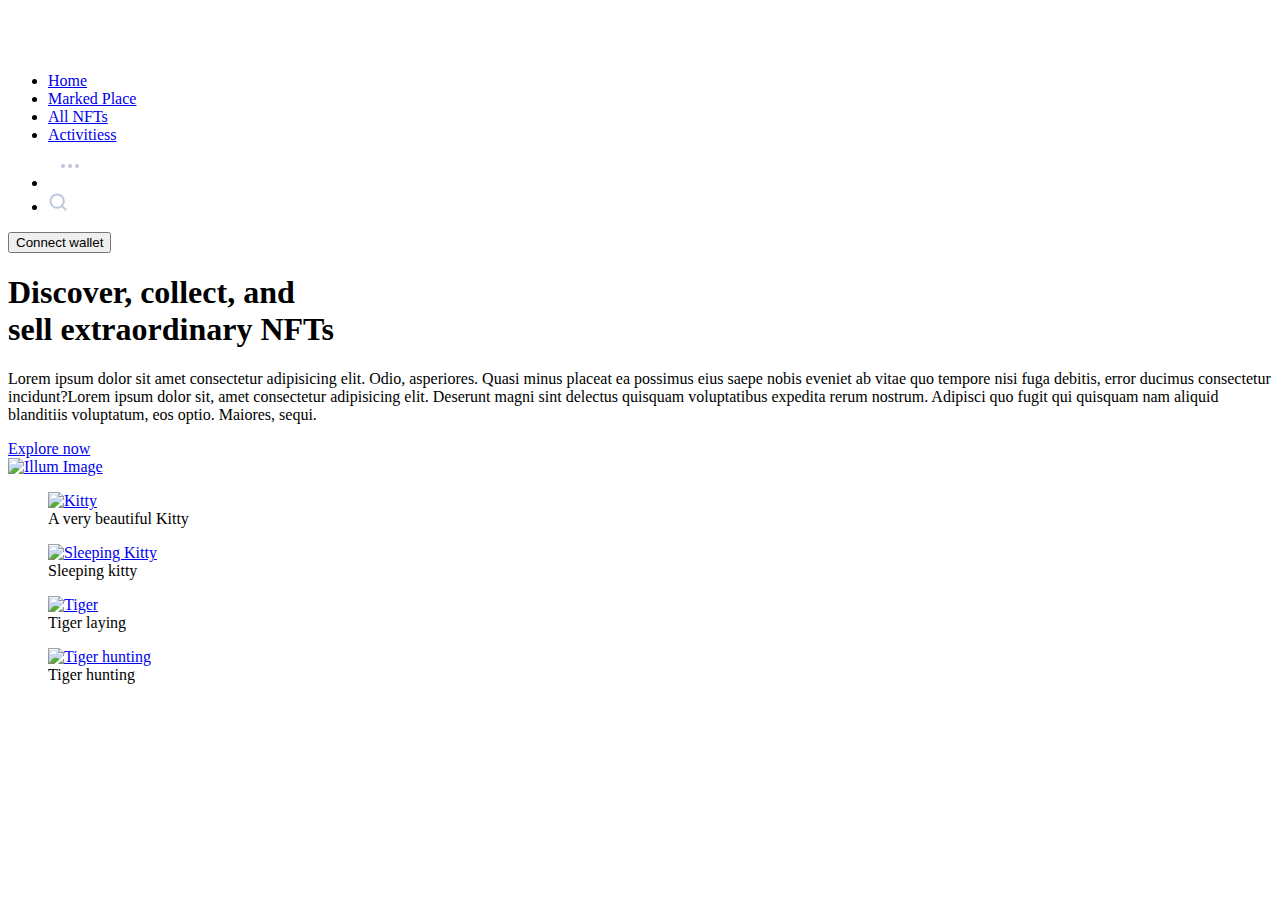
==== gallery.html @ 9d017792 "added gallery page" ====
<!DOCTYPE html>
<html lang="en">
<head>
<title>WebsiteName</title>
<meta charset="UTF-8">
<meta name="viewport" content="width=device-width, initial-scale=1.0">
<meta http-equiv="X-UA-Compatible" content="IE=edge">
<meta name="description" content="website description">
<meta name="keywords" content="keys,words,for,website">
<meta name="author" content="AuthorName">
<link rel="shortcut icon" href="/favicon.ico">
<link rel="stylesheet" href="/styles.css" type="text/css">
</head>
<body>
    <header>
        <div>
        <nav> <!-- MENU NAVIGATION-->
            <a href="/index.html"><img id="logo1" src="/images/icons/Logo.svg" alt="Main Logo" title="Website Logotype"></a>
            <ul>
               <li><a href="/index.html" aria-current="page">Home</a></li>
               <li><a href="#">Marked Place</a></li>
               <li><a href="#">All NFTs</a></li>
               <li><a href="#">Activitiess</a></li>
               <li><a href="#"><img src="/images/icons/Iconbutton.png" alt="dots"></a></li>
               <li><a href="#"><img src="/images/icons/search.svg" alt="Search button"></a></li>
            </ul>
        </nav>
        </div>
        <div>
    <!-- BUTTON CONNECT WALLET-->
        <button type="submit" onclick="alert('Wallet isn&prime;t available right now!')">Connect wallet</button> 
            <h1>Discover, collect, and <br>
            sell extraordinary NFTs</h1>
            <p>
                Lorem ipsum dolor sit amet consectetur adipisicing elit. Odio, asperiores. Quasi minus placeat ea possimus eius saepe nobis eveniet ab vitae quo tempore nisi fuga debitis, error ducimus consectetur incidunt?Lorem ipsum dolor sit, amet consectetur adipisicing elit. Deserunt magni sint delectus quisquam voluptatibus expedita rerum nostrum. Adipisci quo fugit qui quisquam nam aliquid blanditiis voluptatum, eos optio. Maiores, sequi.
            </p>
            <a href="#">Explore now</a>
        </div>
        <div>
            <a href="#"><img src="/images/icons/Illuimg.svg" alt="Illum Image" title="Illum Image"></a>
        </div>
    </header>
    <!-- MAIN INFORMATION OF GALLERY FIRST SECTION-->
    <main>
        <section>
            <!-- 1ST IMAGE SLOT-->
            <article>
                <figure>
                <a href="#"><img src="./images/gallery_img/img_1.jpg" alt="Kitty" width="400"></a>
                <figcaption>A very beautiful Kitty</figcaption>
            </figure>
            </article>
            <!-- 2ND IMAGE SLOT-->
            <article>
                <figure>
                <a href="#"><img src="./images/gallery_img/img_2.jpg" alt="Sleeping Kitty" width="400"></a>
                <figcaption>Sleeping kitty</figcaption>
            </figure>
            </article>
            <!-- 3RD IMAGE SLOT-->
            <article>
                <figure>
                <a href="#"><img src="./images/gallery_img/img_3.jpg" alt="Tiger" width="400"></a>
                <figcaption>Tiger laying</figcaption>
            </figure>
            </article>
            <!-- 4TH IMAGE SLOT-->
            <article>
                <figure>
                <a href="#"><img src="./images/gallery_img/img_4.jpg" alt="Tiger hunting" width="400"></a>
                <figcaption>Tiger hunting</figcaption>
            </figure>
            </article>
        </section>
    </main>
</body>
</html>
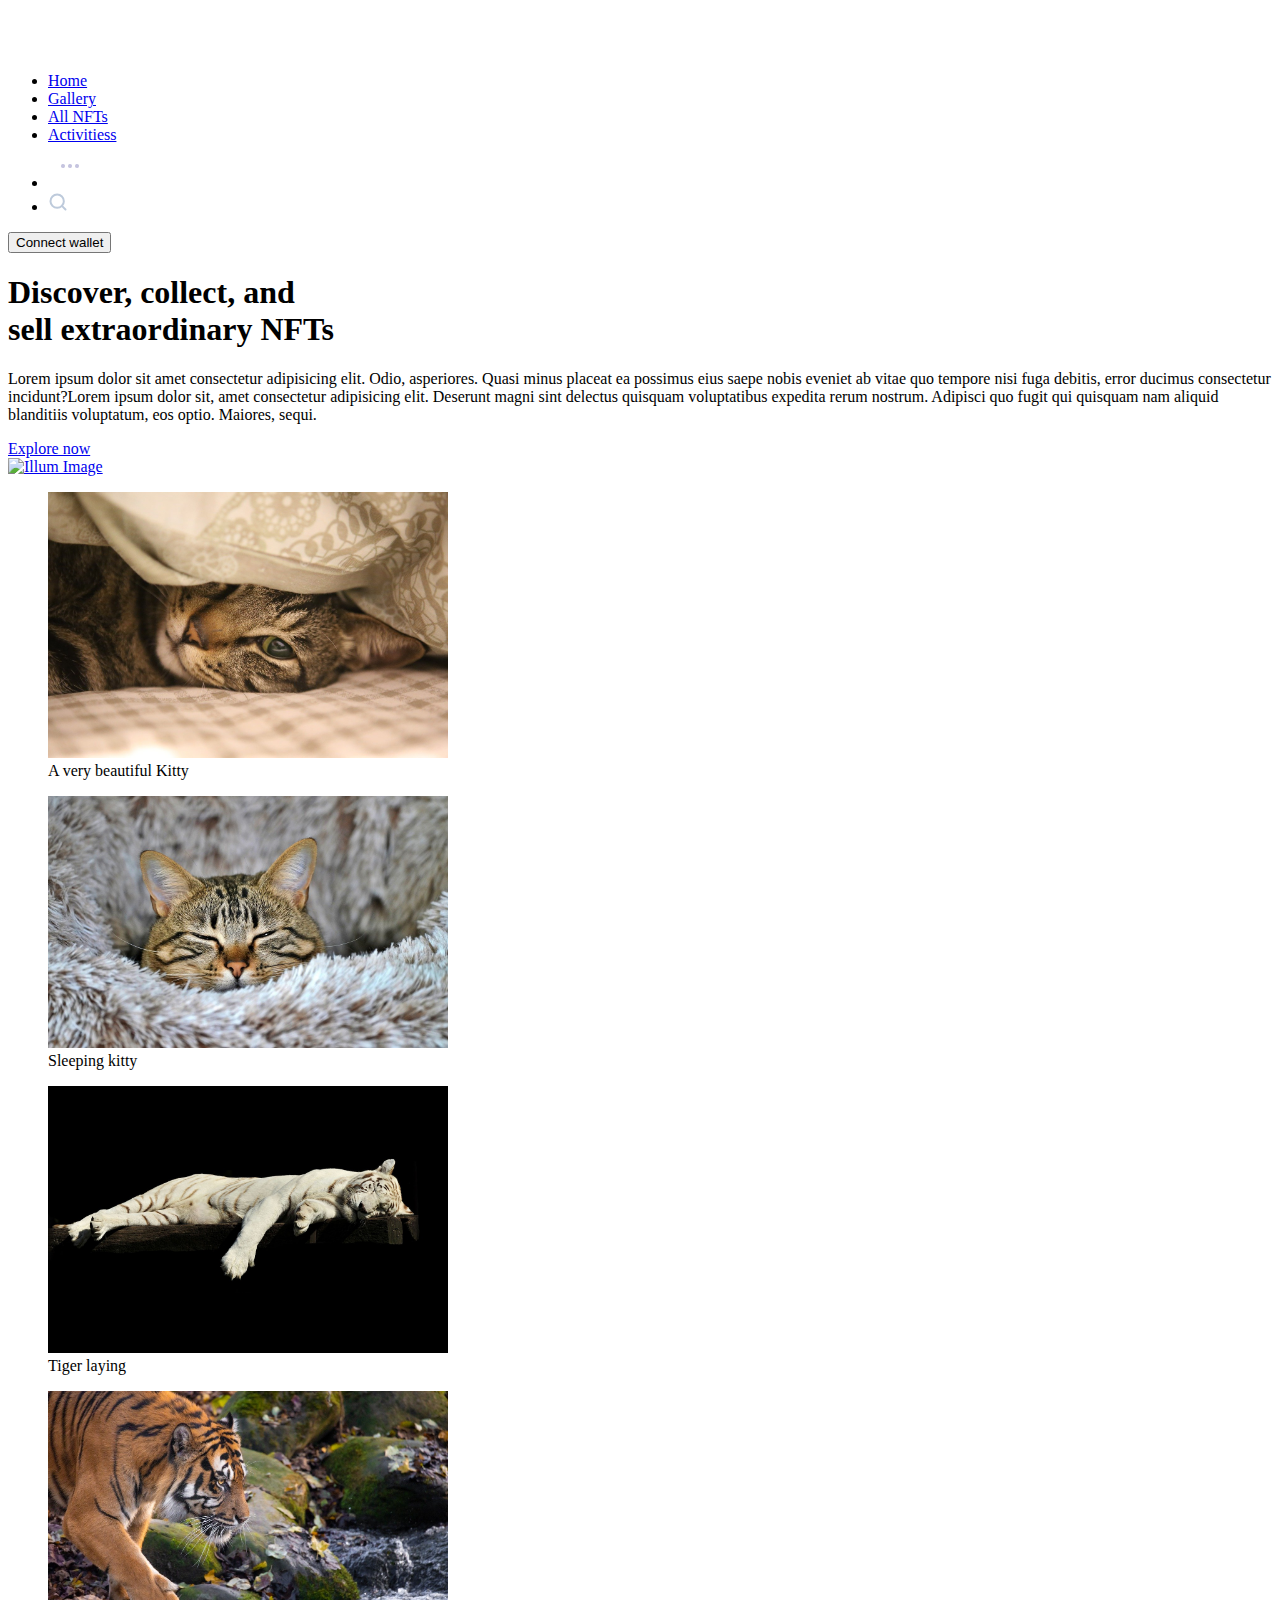
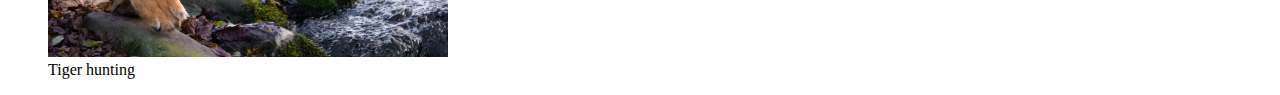
==== commit d0219c07: "added to gallery.html link to main page home" ====
--- a/gallery.html
+++ b/gallery.html
@@ -18,7 +18,7 @@
             <a href="/index.html"><img id="logo1" src="/images/icons/Logo.svg" alt="Main Logo" title="Website Logotype"></a>
             <ul>
                <li><a href="/index.html" aria-current="page">Home</a></li>
-               <li><a href="#">Marked Place</a></li>
+               <li><a href="/gallery.html">Gallery</a></li>
                <li><a href="#">All NFTs</a></li>
                <li><a href="#">Activitiess</a></li>
                <li><a href="#"><img src="/images/icons/Iconbutton.png" alt="dots"></a></li>
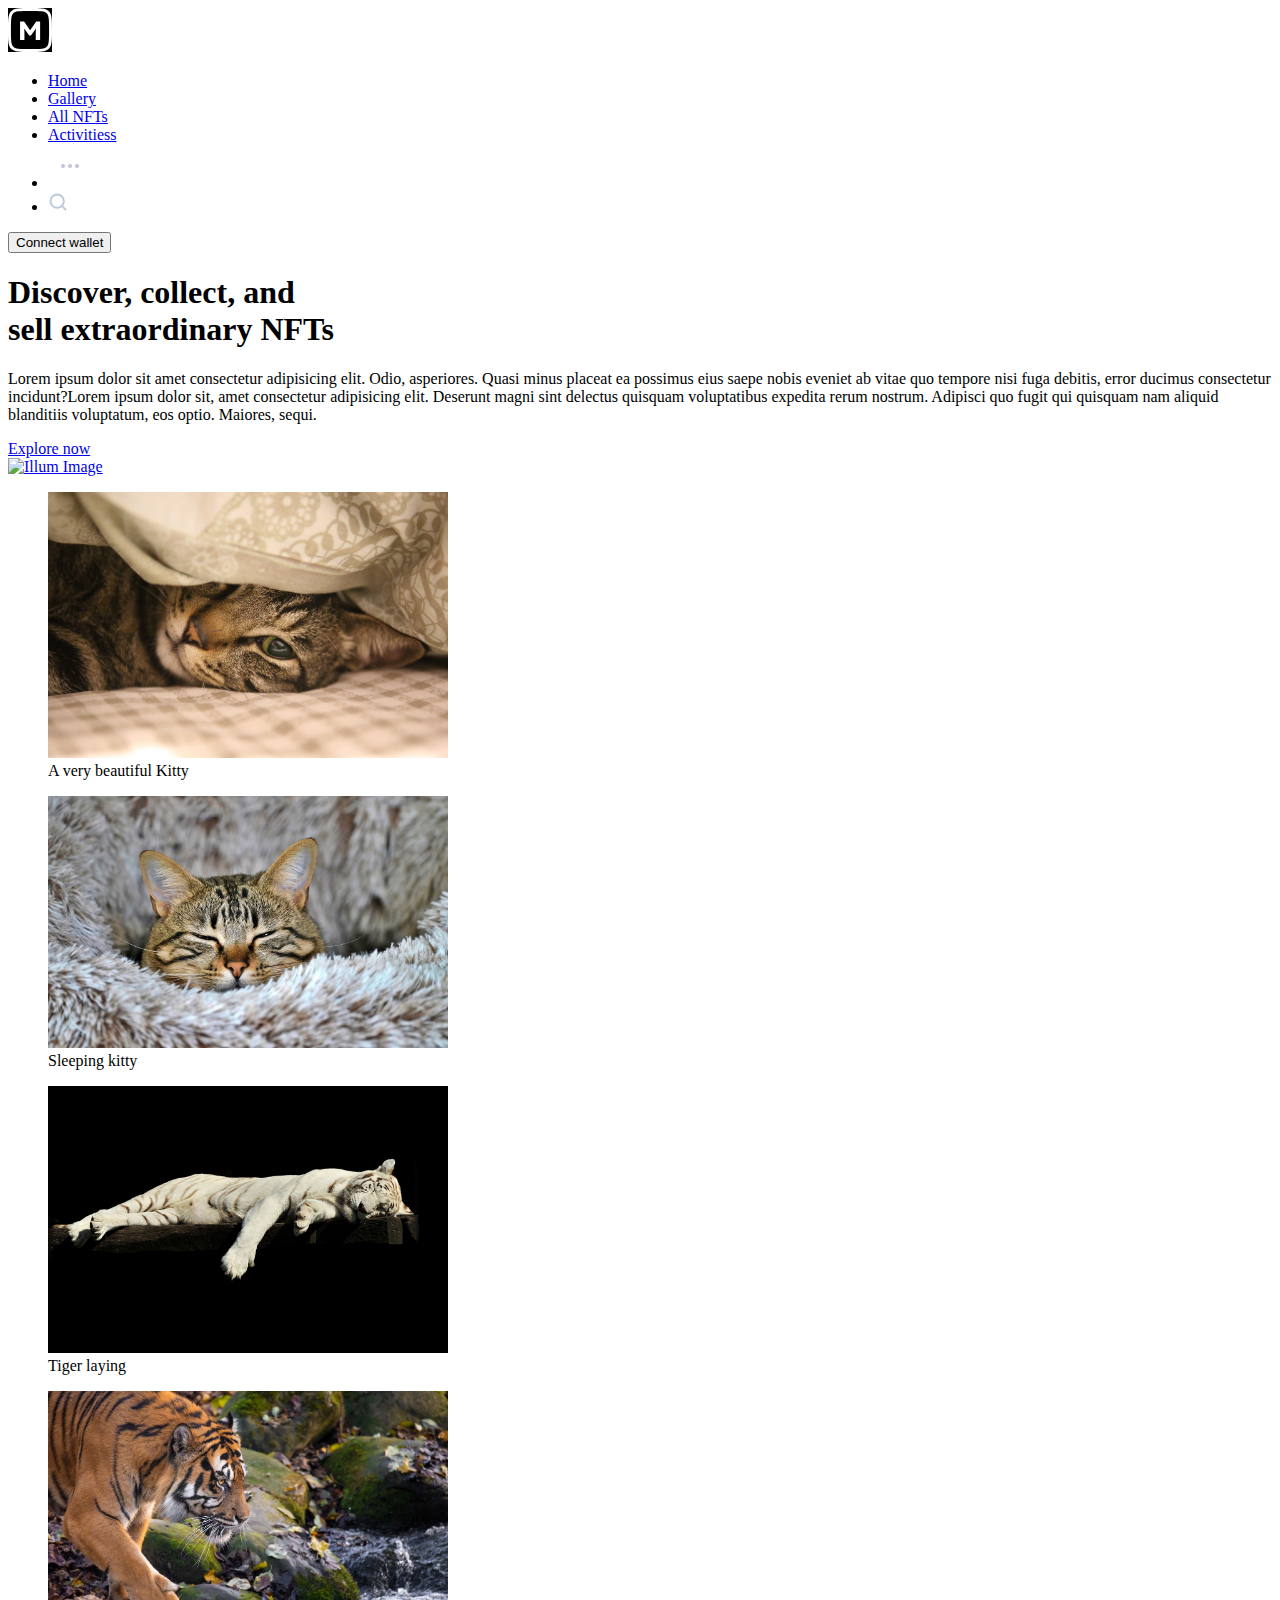
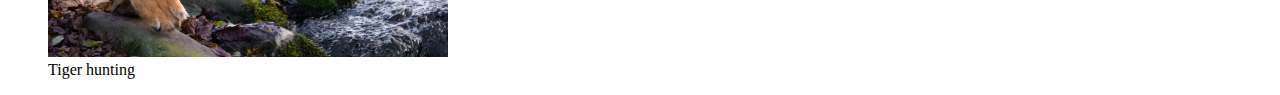
==== commit d3ce77ef: "added logo on galery page" ====
--- a/gallery.html
+++ b/gallery.html
@@ -6,11 +6,18 @@
 <meta name="viewport" content="width=device-width, initial-scale=1.0">
 <meta http-equiv="X-UA-Compatible" content="IE=edge">
 <meta name="description" content="website description">
+
 <meta name="keywords" content="keys,words,for,website">
 <meta name="author" content="AuthorName">
 <link rel="shortcut icon" href="/favicon.ico">
 <link rel="stylesheet" href="/styles.css" type="text/css">
+    <style>
+        #logo1 {
+            background-color: black;
+        }
+    </style>
 </head>
+
 <body>
     <header>
         <div>
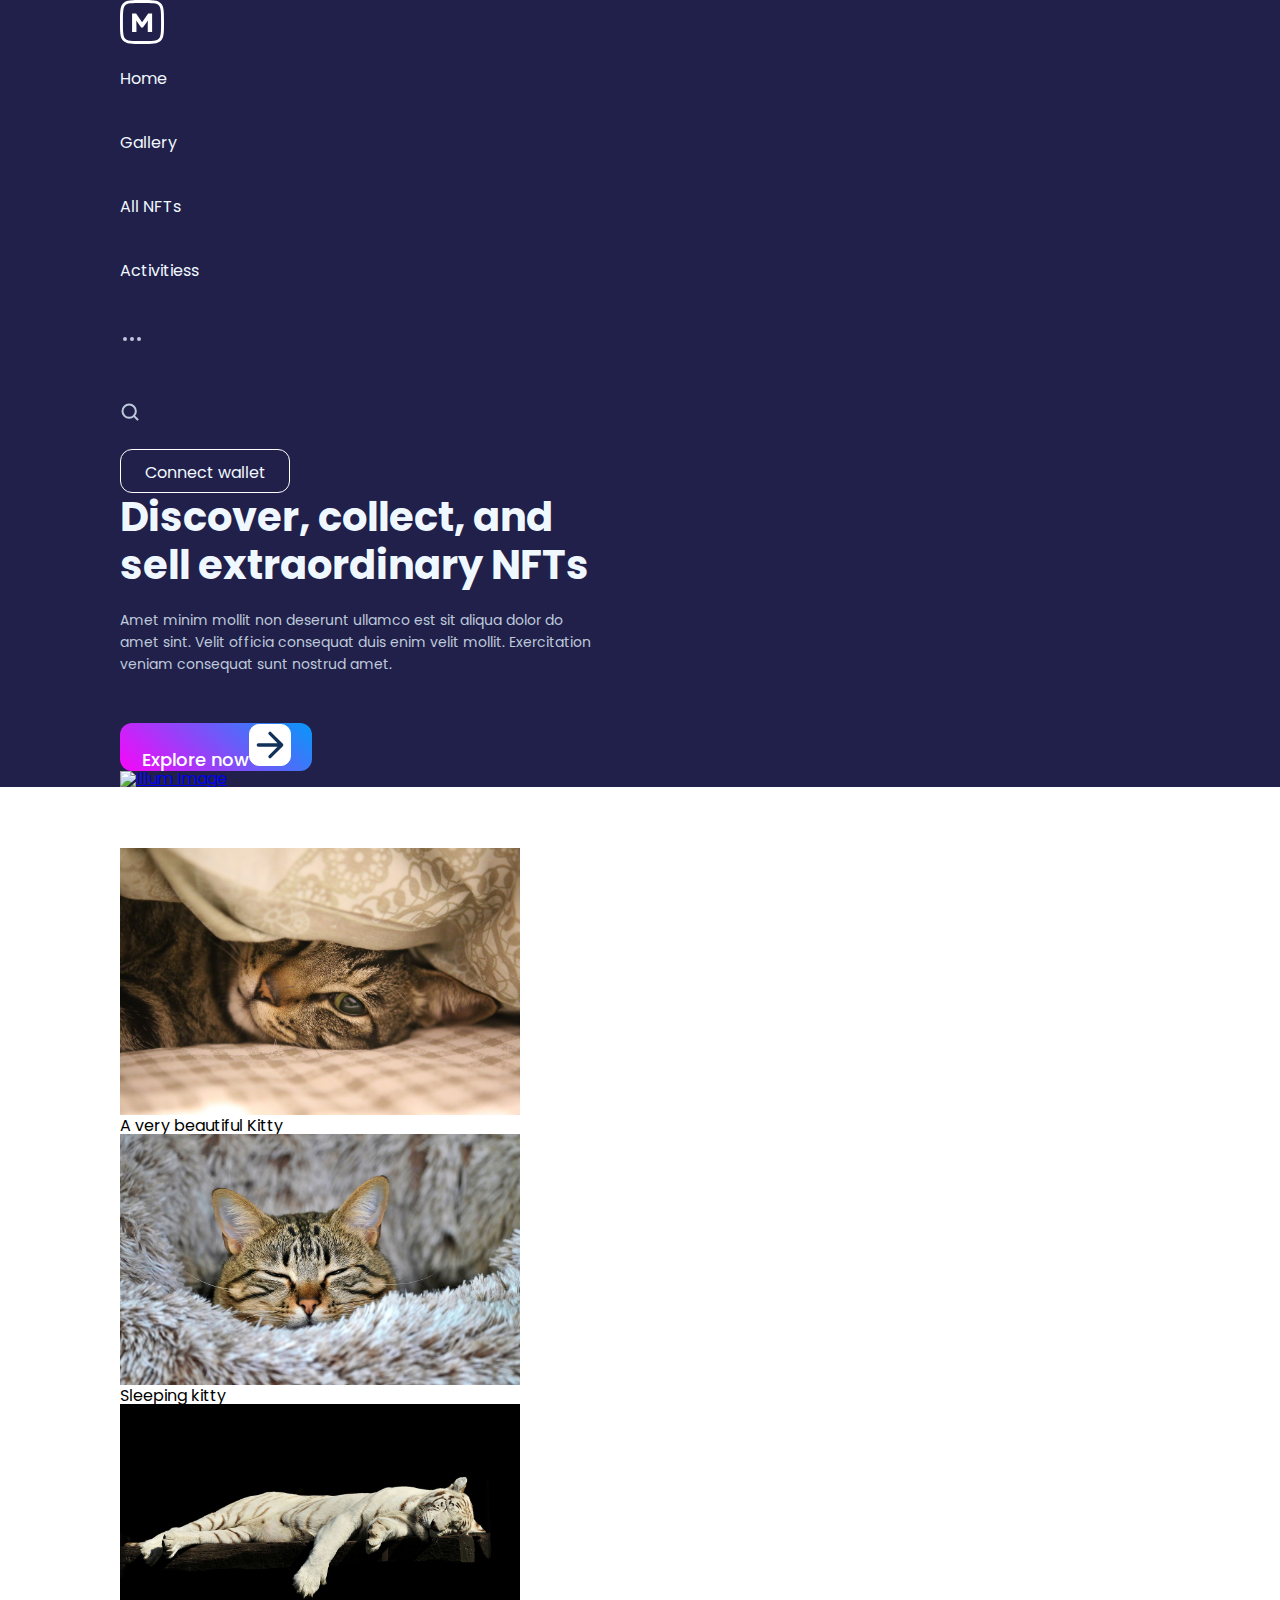
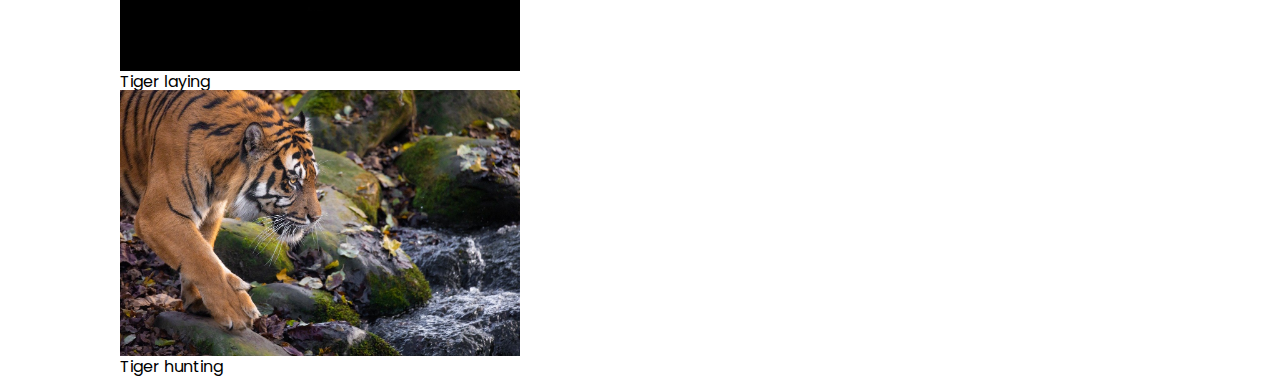
==== commit 657bf996: "added header info, placed new elements and changed the elements position inside header" ====
--- a/gallery.html
+++ b/gallery.html
@@ -1,51 +1,57 @@
 <!DOCTYPE html>
 <html lang="en">
 <head>
-<title>WebsiteName</title>
+<title>NFT - Gallery</title>
 <meta charset="UTF-8">
+<link rel="stylesheet" href="/css/reset.css" type="text/css">
+<link rel="stylesheet" href="/css/style.css" type="text/css">
+
+<link rel="preconnect" href="https://fonts.googleapis.com">
+<link rel="preconnect" href="https://fonts.gstatic.com" crossorigin>
+<link href="https://fonts.googleapis.com/css2?family=Poppins:ital,wght@0,100;0,200;0,300;0,400;0,500;0,600;0,700;0,800;0,900;1,100;1,200;1,300;1,400;1,500;1,600;1,700;1,800;1,900&display=swap" rel="stylesheet">
 <meta name="viewport" content="width=device-width, initial-scale=1.0">
+
 <meta http-equiv="X-UA-Compatible" content="IE=edge">
 <meta name="description" content="website description">
-
 <meta name="keywords" content="keys,words,for,website">
 <meta name="author" content="AuthorName">
 <link rel="shortcut icon" href="/favicon.ico">
-<link rel="stylesheet" href="/styles.css" type="text/css">
     <style>
         #logo1 {
-            background-color: black;
+            background-color: transparent;
         }
     </style>
 </head>
-
 <body>
+<!-- HEAD INFORMATION-->
     <header>
-        <div>
+        <div class="head_container">
         <nav> <!-- MENU NAVIGATION-->
             <a href="/index.html"><img id="logo1" src="/images/icons/Logo.svg" alt="Main Logo" title="Website Logotype"></a>
             <ul>
                <li><a href="/index.html" aria-current="page">Home</a></li>
-               <li><a href="/gallery.html">Gallery</a></li>
+               <li><a href="/gallery.html" target="_blank">Gallery</a></li>
                <li><a href="#">All NFTs</a></li>
                <li><a href="#">Activitiess</a></li>
-               <li><a href="#"><img src="/images/icons/Iconbutton.png" alt="dots"></a></li>
+               <li><a href="#"><img src="/images/icons/dots.svg" alt="dots"></a></li>
                <li><a href="#"><img src="/images/icons/search.svg" alt="Search button"></a></li>
             </ul>
+               <!-- BUTTON CONNECT WALLET-->
+        <button type="submit" id="wallet">Connect wallet</button> 
         </nav>
-        </div>
-        <div>
-    <!-- BUTTON CONNECT WALLET-->
-        <button type="submit" onclick="alert('Wallet isn&prime;t available right now!')">Connect wallet</button> 
+    <!-- END OF NAVIGATION -->
+        <div class="header_leftcol"><!-- HEADER INFO LEFT COLUMN-->
             <h1>Discover, collect, and <br>
             sell extraordinary NFTs</h1>
             <p>
-                Lorem ipsum dolor sit amet consectetur adipisicing elit. Odio, asperiores. Quasi minus placeat ea possimus eius saepe nobis eveniet ab vitae quo tempore nisi fuga debitis, error ducimus consectetur incidunt?Lorem ipsum dolor sit, amet consectetur adipisicing elit. Deserunt magni sint delectus quisquam voluptatibus expedita rerum nostrum. Adipisci quo fugit qui quisquam nam aliquid blanditiis voluptatum, eos optio. Maiores, sequi.
+                Amet minim mollit non deserunt ullamco est sit aliqua dolor do<br> amet sint. Velit officia consequat duis enim velit mollit. Exercitation<br> veniam consequat sunt nostrud amet.
             </p>
-            <a href="#">Explore now</a>
+            <button type="button" id="explore">Explore now<img src="/images/icons/arrow-right.svg"></button>
         </div>
-        <div>
+        <div class="header_rightcol">
             <a href="#"><img src="/images/icons/Illuimg.svg" alt="Illum Image" title="Illum Image"></a>
         </div>
+    </div>
     </header>
     <!-- MAIN INFORMATION OF GALLERY FIRST SECTION-->
     <main>
--- a/css/style.css
+++ b/css/style.css
@@ -0,0 +1,164 @@
+
+/*  THIS IS HEADER INFORMATION CONTAINER */
+* {
+    font-family: "Poppins", sans-serif;
+}
+
+body {
+    width: 1440px ;
+}
+main {
+    width: 1200px;
+    margin: auto;
+}
+footer {
+    font-family: "Poppins", sans-serif;
+    width: 1200px;
+    margin: auto;
+}
+header {
+    background: #21204A; 
+    font-family: "Poppins", sans-serif;
+    margin-bottom: 61px;
+}
+.head_container {
+    width: 1200px;
+    margin: auto;
+}
+
+header h1 {
+    font-family: "Poppins", sans-serif;
+    font-weight: 700;
+    font-style: normal;
+    font-size: 40px;
+    line-height: 48px;
+    color: aliceblue;
+}
+
+header p {
+    font-family: "Poppins", sans-serif;
+    font-weight: 400;
+    font-size: 14px;
+    line-height: 22px;
+    color: #BDCADB;
+    margin-top: 20px;
+}
+header nav a {
+    color: aliceblue;
+    text-decoration: none;
+
+}
+header nav li {
+    padding: 24px 0px 24px  0px;
+}
+
+header nav a:hover {
+    color: rgba(255, 255, 255, 0.681);
+}
+header #wallet {
+    width: 170px;
+    height: 44px;
+    border-radius: 12px;
+    padding: 10px, 24px, 10px, 24px;
+    background: transparent;
+    color: aliceblue;
+    border: 1px solid white;
+}
+
+header #explore {
+    width: 192px;
+    height: 48px;
+    border-radius: 12px;
+    background: rgb(249,6,249);
+    background: linear-gradient(42deg, rgba(249,6,249,1) 0%, rgba(6,152,249,1) 100%);
+    
+    color: aliceblue;
+    border: 0px transparent;
+
+    font-family: "Poppins", sans-serif;
+    font-weight: 500;
+    font-size: 18px;
+    line-height: 24px;
+    color: #FFFFFF;
+    cursor: pointer;
+    margin-top: 48px;
+}
+
+/* Basic button styles */
+#explore {
+    font-size: 16px;
+    color: white;
+    border: none;
+    border-radius: 5px;
+    cursor: pointer;
+    transition: background-color 0.3s, transform 0.1s;
+}
+#explore img {
+    border: 1px solid white;
+    border-radius: 10px;
+    background: white;
+}
+.header_leftcol button img{
+    width: 40px;
+}
+
+/* Hover state */
+
+
+/* Active state (when button is pressed) */
+#explore:active {
+    transform: scale(0.95);
+    background: rgba(249, 6, 249, 0.719);
+    background: linear-gradient(42deg, rgba(249, 6, 249, 0.775) 0%, rgba(6, 152, 249, 0.752) 100%);
+}
+
+/* Focus state (when button is focused, e.g., via keyboard) */
+#explore:focus {
+    outline: none; /* Remove default outline */ 
+}
+/*  THIS IS THE END OF HEADER INFORMATION CONTAINER */
+
+/* Basic button styles */
+#wallet {
+    padding: 10px 20px;
+    font-size: 16px;
+    color: white;
+    border: none;
+    border-radius: 5px;
+    cursor: pointer;
+    transition: background-color 0.3s, transform 0.1s;
+}
+
+/* Hover state */
+
+
+/* Active state (when button is pressed) */
+#wallet:active {
+    transform: scale(0.95);
+    border: solid 1px rgba(249, 6, 249, 0.719);
+    /* background: rgba(249, 6, 249, 0.719);
+    background: linear-gradient(42deg, rgba(249, 6, 249, 0.775) 0%, rgba(6, 152, 249, 0.752) 100%); */
+}
+
+/* Focus state (when button is focused, e.g., via keyboard) */
+#wallet:focus {
+    outline: none; /* Remove default outline */ 
+}
+/*  THIS IS THE END OF HEADER INFORMATION CONTAINER */ /*------------------------------------------------------------------*/
+
+/* THIS IS THE START OF MAIN CONTAINER INFORMATION */
+
+.section1_info h2 {
+    gap: 10px;
+    font-family: "Poppins", sans-serif;
+
+
+    font-weight: 600;
+    font-style: normal;
+    font-size: 32px;
+    line-height: 48px;
+    background: linear-gradient(90deg, #12C2E9 0%, #c471ed 50%, #f64f59 100%);
+    -webkit-background-clip: text;
+    -webkit-text-fill-color: transparent;
+
+}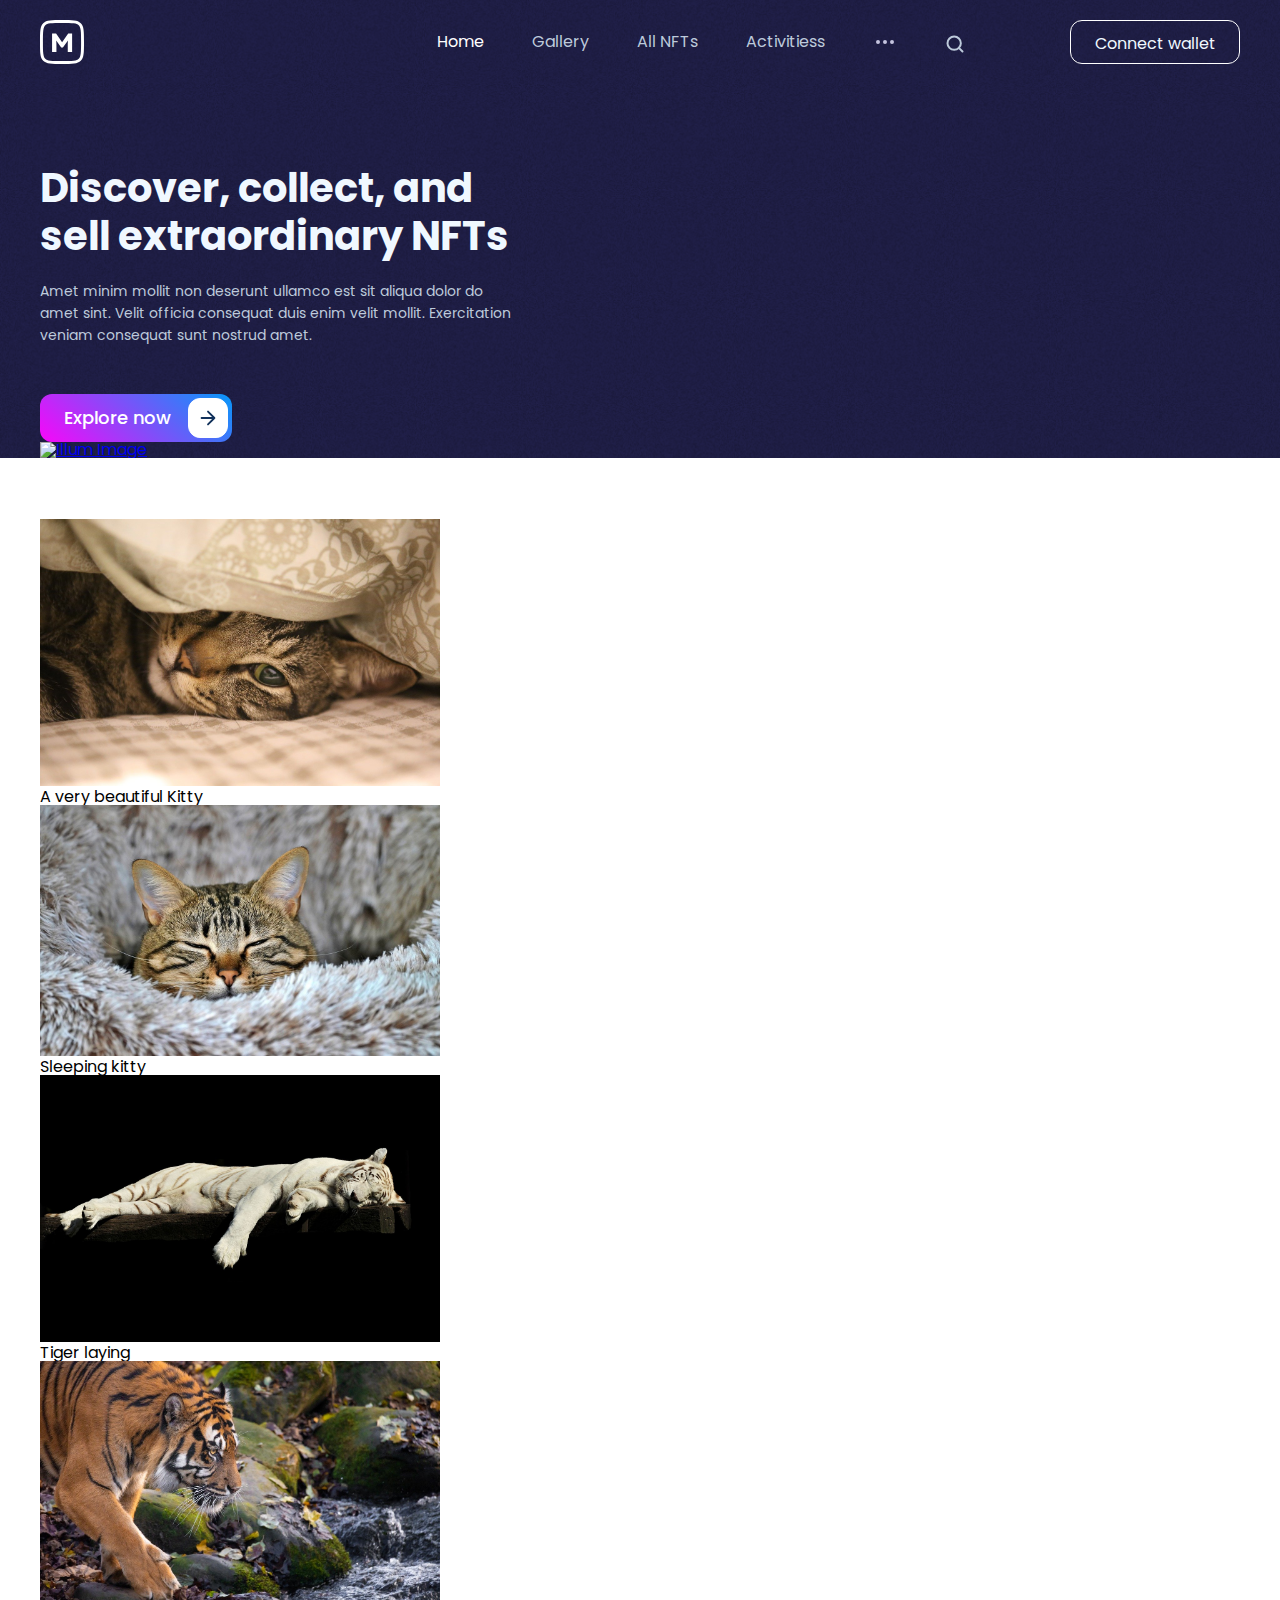
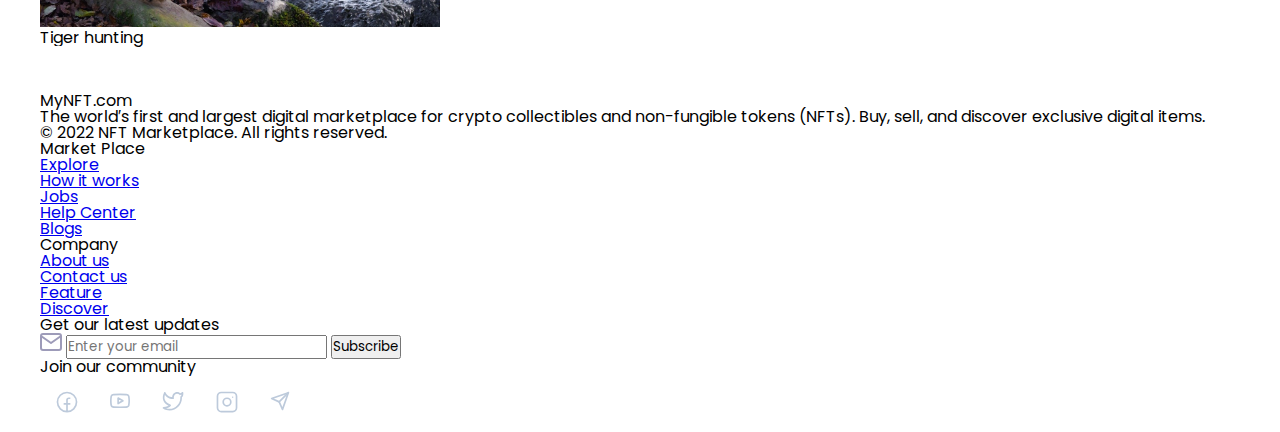
==== commit 26430006: "changed the icon formats from png to svg" ====
--- a/gallery.html
+++ b/gallery.html
@@ -86,5 +86,60 @@
             </article>
         </section>
     </main>
+    <footer>
+        <div>
+            <a href="#"><img src="/images/icons/Logo.svg" id="logo" alt="Website Logotype" title="Web Logo"></a>
+            <h2>MyNFT.com</h2>
+            <p>The world&prime;s first and largest digital marketplace for crypto collectibles and non-fungible tokens (NFTs). Buy, sell, and discover exclusive digital items.</p>
+            <p>© 2022 NFT Marketplace. All rights reserved.</p>
+        </div>
+    <!-- MENU LIST NAVIGATION ABOVE THE SITE-->
+        <div>
+            <nav>
+                <ul>
+                <li><b>Market Place</b></li>
+               <li><a href="#">Explore</a></li>
+               <li><a href="#">How it works</a></li>
+               <li><a href="#">Jobs</a></li>
+               <li><a href="#">Help Center</a></li>
+               <li><a href="#">Blogs</a></li>
+                </ul>
+                <ul>
+                    <li><b>Company</b></li>
+                <li><a href="#">About us</a></li>
+                <li><a href="#">Contact us</a></li>
+                <li><a href="#">Feature</a></li>
+                <li><a href="#">Discover</a></li>
+                </ul>
+            </nav>
+        </div>
+    <!-- INPUT FORM E-MAIL-->
+        <div class="media">
+            <h3>Get our latest updates</h3>
+            <form action="" method="post">
+                <label for="email">
+                    <img src="/images/icons/mail.svg" alt="Email icon" title="Email icon">
+                </label>
+                <input type="email" name="email" id="email" placeholder="Enter your email" required>
+                <button type="submit">Subscribe</button>
+            </form>
+            <h3>Join our community</h3>
+            <!-- SOCIAL MEDIA LINKS-->
+           <ul>
+           <li><a href="https://facebook.com/"><img src="/images/social/facebook.svg" alt="Facebook" title="Facebook" aria-label="Facebook"></a></li> <!-- FACEBOOK LINK-->
+    
+            <li><a href="https://youtube.com/"><img src="/images/social/youtube.svg" alt="Youtube" title="Youtube" aria-label="Youtube"></a></li> <!-- YOUTUBE LINK-->
+    
+            <li><a href="https://twitter.com/"><img src="/images/social/twitter.svg" alt="Twitter" title="Twitter" aria-label="Twitter">
+            </a></li> <!-- TWITTER LINK-->
+    
+            <li><a href="https://instagram.com/"><img src="/images/social/instagram.svg" alt="Instagram" title="Instagram" aria-label="Instagram">
+            </a></li> <!-- INSTAGRAM LINK-->
+    
+            <li><a href="https://telegram.com/"><img src="/images/social/telegram.svg" alt="Telegram" title="Telegram" aria-label="Telegram">
+            </a></li> <!-- TELEGRAM LINK-->
+           </ul>
+        </div>
+    </footer>
 </body>
 </html>--- a/css/style.css
+++ b/css/style.css
@@ -2,41 +2,53 @@
 /*  THIS IS HEADER INFORMATION CONTAINER */
 * {
     font-family: "Poppins", sans-serif;
+    box-sizing: border-box;
+    margin: 0;
+    padding: 0;
 }
 
 body {
-    width: 1440px ;
-}
+    max-width: 1440px;
+    margin: 0 auto;
+  }
+
+
 main {
-    width: 1200px;
+    max-width: 1200px;
     margin: auto;
 }
+
 footer {
+    max-width: 1200px;
+    margin: auto;
     font-family: "Poppins", sans-serif;
-    width: 1200px;
-    margin: auto;
-}
+}
+
 header {
     background: #21204A; 
+    background-image: url('/images/Noise.png');
+    background-position: center;
+    background-repeat: no-repeat;
+    background-size: cover;
+    margin-bottom: 61px;
     font-family: "Poppins", sans-serif;
-    margin-bottom: 61px;
-}
+}
+/*  THIS IS HEADER INFORMATION CONTAINER */
 .head_container {
     width: 1200px;
     margin: auto;
 }
 
 header h1 {
-    font-family: "Poppins", sans-serif;
     font-weight: 700;
     font-style: normal;
     font-size: 40px;
     line-height: 48px;
     color: aliceblue;
+    padding-top: 100px;
 }
 
 header p {
-    font-family: "Poppins", sans-serif;
     font-weight: 400;
     font-size: 14px;
     line-height: 22px;
@@ -44,22 +56,55 @@
     margin-top: 20px;
 }
 header nav a {
-    color: aliceblue;
     text-decoration: none;
-
-}
-header nav li {
-    padding: 24px 0px 24px  0px;
-}
+    size: 16px;
+    line-height: 24px;
+    font-weight: 400;
+    color: #BDCADB;
+    display: flex;
+}
+
+header nav ul li:nth-child(1) a {
+    color: white;
+}
+
+
+
+.head_container nav {
+    display: flex;
+    flex-direction: row;
+    align-items: center;
+    justify-content: space-between;
+    padding-top: 20px;
+    
+}
+
+
+.head_container ul  {
+    display: flex;
+    flex-direction: row;
+    align-items: end;  
+    padding-left: 200px;
+}
+
+.head_container ul li {
+    padding-left: 48px;
+    display: flex;    size: 16px;
+    line-height: 24px;
+    font-weight: 400;
+}
+
+
+
+
 
 header nav a:hover {
-    color: rgba(255, 255, 255, 0.681);
+    color: rgb(255, 255, 255);
 }
 header #wallet {
     width: 170px;
     height: 44px;
     border-radius: 12px;
-    padding: 10px, 24px, 10px, 24px;
     background: transparent;
     color: aliceblue;
     border: 1px solid white;
@@ -71,33 +116,41 @@
     border-radius: 12px;
     background: rgb(249,6,249);
     background: linear-gradient(42deg, rgba(249,6,249,1) 0%, rgba(6,152,249,1) 100%);
+    padding: 4px 4px 4px 24px;
     
     color: aliceblue;
     border: 0px transparent;
 
-    font-family: "Poppins", sans-serif;
     font-weight: 500;
     font-size: 18px;
     line-height: 24px;
     color: #FFFFFF;
     cursor: pointer;
     margin-top: 48px;
-}
-
-/* Basic button styles */
-#explore {
+    display: flex;
+    justify-content: space-between ;
+    align-items: center;
+    transition: background-color 0.3s, transform 0.1s;
+}
+
+/* #explore {
     font-size: 16px;
     color: white;
     border: none;
     border-radius: 5px;
     cursor: pointer;
-    transition: background-color 0.3s, transform 0.1s;
-}
+    
+} */
 #explore img {
     border: 1px solid white;
-    border-radius: 10px;
+    border-radius: 12px;
     background: white;
-}
+    align-items: center;
+    padding: 8px;
+    width: 40px;
+    height: 40px;
+}
+
 .header_leftcol button img{
     width: 40px;
 }
@@ -147,18 +200,68 @@
 /*  THIS IS THE END OF HEADER INFORMATION CONTAINER */ /*------------------------------------------------------------------*/
 
 /* THIS IS THE START OF MAIN CONTAINER INFORMATION */
-
+.section1_info {
+    margin-bottom: 40px
+}
 .section1_info h2 {
     gap: 10px;
-    font-family: "Poppins", sans-serif;
-
-
+    color: #21204A;
     font-weight: 600;
     font-style: normal;
     font-size: 32px;
     line-height: 48px;
-    background: linear-gradient(90deg, #12C2E9 0%, #c471ed 50%, #f64f59 100%);
+    background: linear-gradient(98deg,#F906F9 0%, #0698F9 10%);
     -webkit-background-clip: text;
     -webkit-text-fill-color: transparent;
-
-}+}
+
+.section1_info #crypto {
+    width: 146px;
+    height: 44px;
+    border-radius: 12px;
+    padding: 10px 16px 10px 24px;
+    gap: 10px;
+    background: #CDE2FE;
+    border: 0px solid ;
+    font-weight: 500;
+    color: #476285;
+}
+.section1_info #crypto:active {
+    border: solid 0px;
+
+}
+.section1_info #crypto:focus {
+    outline: none;
+}
+
+.section1_info #see_all {
+    width: 101px;
+    height: 44px;
+    border-radius: 12px;
+    border: 2px;
+    padding: 10px 24px 10px 24px;
+    gap: 10px;
+    color: #6692CC;
+    border: 2px solid;
+    font-weight: 500;
+    size: 16px;
+    line-height: 25px;
+    align-items: center;
+    text-decoration: none;
+    transition: background-color 0.3s, transform 0.1s;
+}
+.section1_info #see_all:active {
+    transform: scale(0.95);
+    border: solid 1px #6692cc86;;
+}
+
+/* FOOTER INFORMATION */
+.media ul {
+    display: flex;
+    flex-direction: row;
+}
+
+.media ul li {
+    padding: 16px;
+}
+
